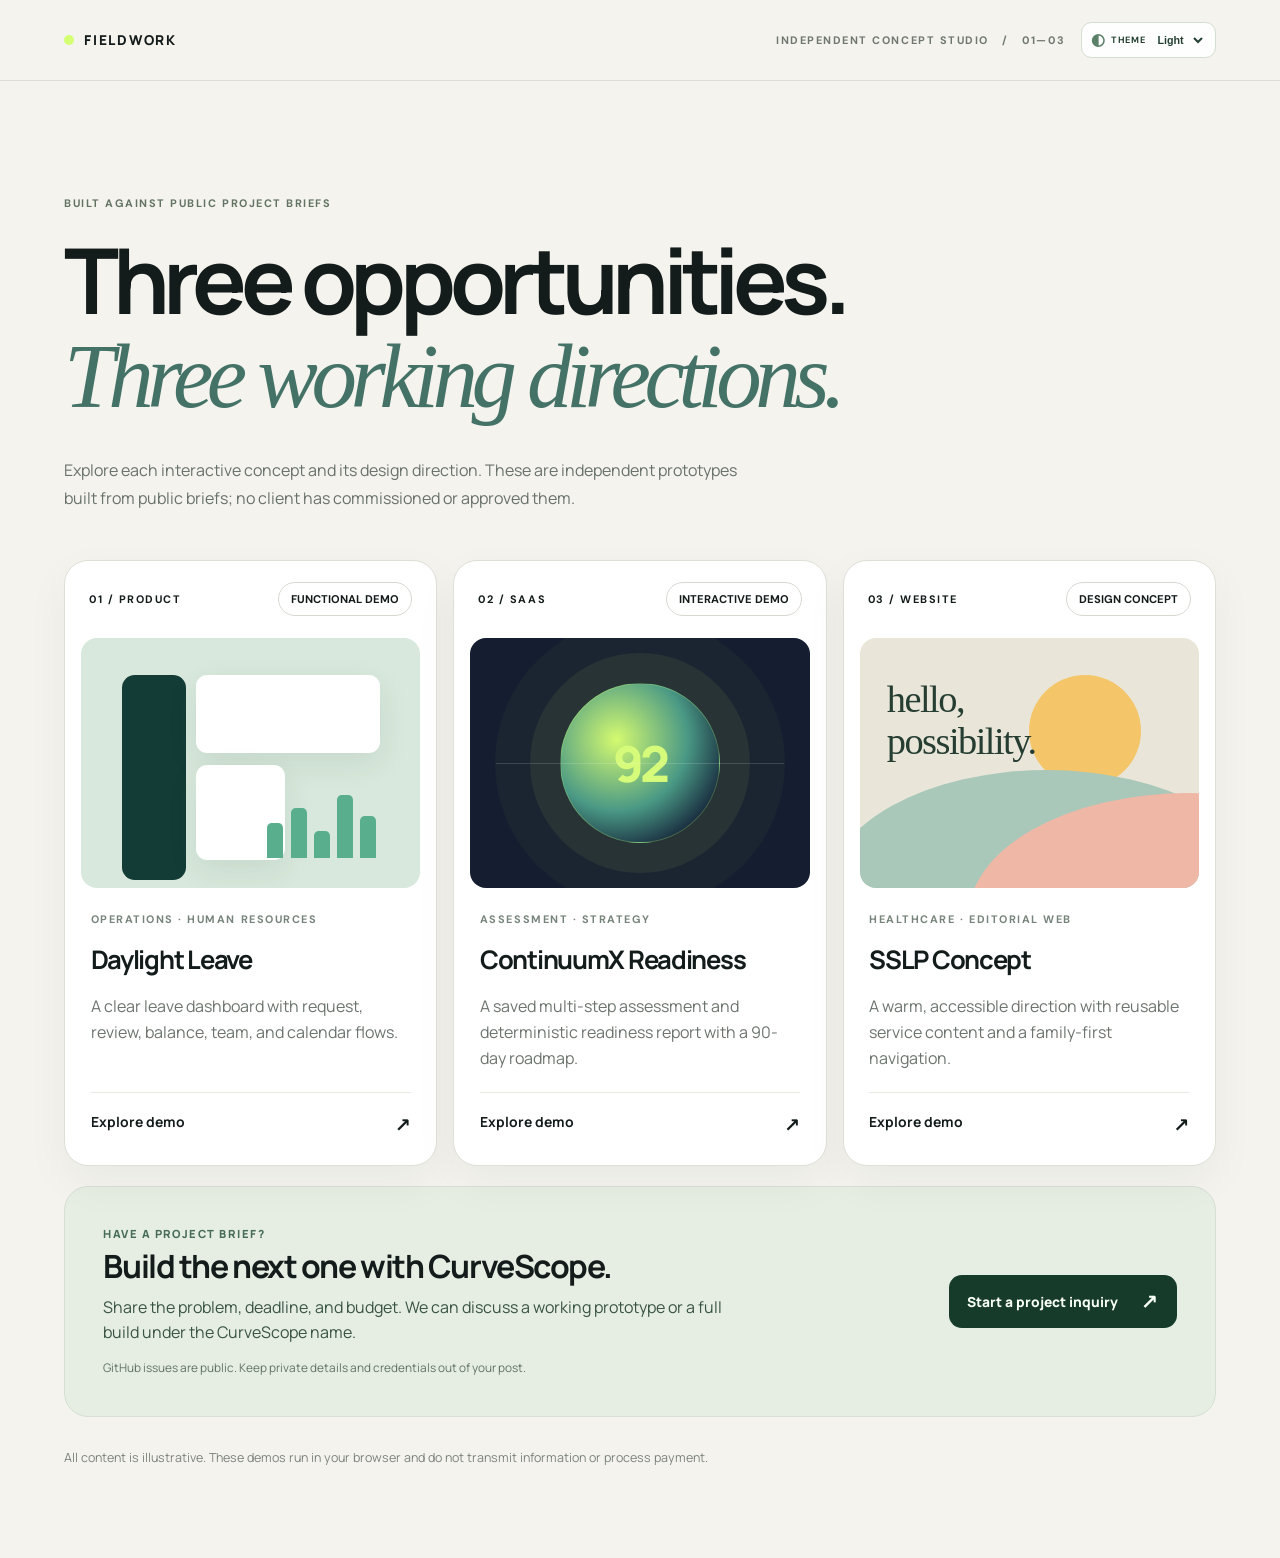
==== index.html @ 6dfa17ff "Publish CurveScope portfolio and project inquiry" ====
<!doctype html>
<html lang="en" data-app="gallery"><head><meta charset="utf-8"><meta name="viewport" content="width=device-width,initial-scale=1"><meta name="color-scheme" content="light dark"><title>Three proof-of-work concepts</title><script src="theme.js"></script><link rel="stylesheet" href="shared.css"><link rel="stylesheet" href="theme.css?v=2"></head>
<body><header class="topbar"><span class="wordmark"><span class="brand-dot"></span> FIELDWORK</span><span class="top-meta">INDEPENDENT CONCEPT STUDIO &nbsp; / &nbsp; 01—03</span></header>
<main><section class="intro"><p class="eyebrow">Built against public project briefs</p><h1>Three opportunities.<br><em>Three working directions.</em></h1><p>Explore each interactive concept and its design direction. These are independent prototypes built from public briefs; no client has commissioned or approved them.</p></section>
<section class="grid" aria-label="Project demos">
 <a class="tile tile-leave" href="leave.html"><div class="tile-top"><span>01 / PRODUCT</span><span class="pill">FUNCTIONAL DEMO</span></div><div class="art art-leave"><div class="art-sidebar"></div><div class="art-card large"></div><div class="art-card small"></div><div class="art-bars"><i></i><i></i><i></i><i></i><i></i></div></div><div class="tile-content"><p class="category">OPERATIONS · HUMAN RESOURCES</p><h2>Daylight Leave</h2><p>A clear leave dashboard with request, review, balance, team, and calendar flows.</p><span class="open">Explore demo <span aria-hidden="true">↗</span></span></div></a>
 <a class="tile tile-ready" href="readiness.html"><div class="tile-top"><span>02 / SAAS</span><span class="pill">INTERACTIVE DEMO</span></div><div class="art art-ready"><div class="orb"></div><span>92</span><div class="art-line"></div></div><div class="tile-content"><p class="category">ASSESSMENT · STRATEGY</p><h2>ContinuumX Readiness</h2><p>A saved multi-step assessment and deterministic readiness report with a 90-day roadmap.</p><span class="open">Explore demo <span aria-hidden="true">↗</span></span></div></a>
 <a class="tile tile-clinic" href="clinic.html"><div class="tile-top"><span>03 / WEBSITE</span><span class="pill">DESIGN CONCEPT</span></div><div class="art art-clinic"><div class="sun"></div><div class="hill h1"></div><div class="hill h2"></div><span>hello,<br>possibility.</span></div><div class="tile-content"><p class="category">HEALTHCARE · EDITORIAL WEB</p><h2>SSLP Concept</h2><p>A warm, accessible direction with reusable service content and a family-first navigation.</p><span class="open">Explore demo <span aria-hidden="true">↗</span></span></div></a>
</section>
<section class="contact-panel" aria-labelledby="contact-title"><div><p class="contact-kicker">Have a project brief?</p><h2 id="contact-title">Build the next one with CurveScope.</h2><p>Share the problem, deadline, and budget. We can discuss a working prototype or a full build under the CurveScope name.</p><p class="contact-note">GitHub issues are public. Keep private details and credentials out of your post.</p></div><a class="contact-link" href="https://github.com/CurveScope/CurveScope.github.io/issues/new?title=Project%20inquiry">Start a project inquiry <span aria-hidden="true">↗</span></a></section>
<p class="footnote">All content is illustrative. These demos run in your browser and do not transmit information or process payment.</p></main></body></html>
---- shared.css ----
@import url('https://fonts.googleapis.com/css2?family=DM+Sans:wght@400;500;600;700&family=Manrope:wght@400;500;600;700;800&display=swap');
:root{font-family:Manrope,system-ui,sans-serif;color:#141b1b;background:#f4f3ee}*{box-sizing:border-box}body{margin:0}a{color:inherit}button,a{touch-action:manipulation}.topbar{padding:1.35rem clamp(1.25rem,5vw,5rem);border-bottom:1px solid #dbdcd4;display:flex;justify-content:space-between;align-items:center}.wordmark{font-weight:800;letter-spacing:.13em;font-size:.85rem;display:flex;gap:.6rem;align-items:center}.brand-dot{width:.65rem;height:.65rem;border-radius:50%;background:#d4ff73}.top-meta,.eyebrow,.category,.tile-top{font-family:DM Sans,system-ui,sans-serif;font-size:.68rem;letter-spacing:.14em;font-weight:700}.top-meta{color:#707770}main{max-width:1600px;padding:0 clamp(1.25rem,5vw,5rem) 5rem;margin:auto}.intro{padding:clamp(4rem,9vw,9rem) 0 3rem;max-width:950px}.eyebrow{color:#637363;text-transform:uppercase;margin:0 0 1.4rem}.intro h1{font-size:clamp(3.25rem,7.1vw,7.5rem);line-height:1.03;letter-spacing:-.07em;margin:0;text-wrap:balance}.intro em{font-family:Georgia,serif;font-weight:400;color:#447266}.intro p:last-child{max-width:700px;font-size:1rem;line-height:1.75;color:#69716b;margin:2rem 0 0}.grid{display:grid;grid-template-columns:repeat(3,minmax(0,1fr));gap:1rem}.tile{background:#fff;border:1px solid #dedfd7;border-radius:1.5rem;overflow:hidden;min-width:0;box-shadow:0 16px 45px #1c30200c;transition:transform .25s,box-shadow .25s}.tile:hover{transform:translateY(-5px);box-shadow:0 22px 55px #1c302020}.tile-top{display:flex;justify-content:space-between;padding:1.35rem 1.5rem;align-items:center}.pill{border:1px solid #d5d9d1;border-radius:99px;padding:.55rem .75rem;letter-spacing:0;font-size:.7rem}.art{height:250px;position:relative;overflow:hidden;margin:0 1rem;border-radius:1rem}.art-leave{background:#d8e8dc}.art-sidebar{position:absolute;left:12%;top:15%;width:19%;height:82%;background:#133c36;border-radius:.8rem}.art-card{position:absolute;background:white;box-shadow:0 10px 30px #153d3017;border-radius:.7rem}.art-card.large{left:34%;top:15%;width:54%;height:31%}.art-card.small{left:34%;top:51%;width:26%;height:38%}.art-bars{position:absolute;display:flex;gap:.45rem;align-items:end;bottom:12%;right:13%;height:25%}.art-bars i{width:1rem;background:#59ae8d;border-radius:.3rem .3rem 0 0;height:55%}.art-bars i:nth-child(2){height:80%}.art-bars i:nth-child(3){height:42%}.art-bars i:nth-child(4){height:100%}.art-bars i:nth-child(5){height:66%}.art-ready{background:#151e30;display:grid;place-items:center;color:#d6fa79}.art-ready .orb{width:10rem;aspect-ratio:1;border-radius:50%;border:1px solid #c5fd6844;box-shadow:0 0 0 30px #d9ff6810,0 0 0 65px #d9ff6808;background:radial-gradient(circle at 35% 35%,#d5fa70,#4a9985 49%,#16263b 80%)}.art-ready>span{position:absolute;font-size:3.1rem;font-weight:800;letter-spacing:-.08em}.art-line{position:absolute;width:85%;height:1px;background:#ffffff25;top:50%}.art-clinic{background:#e9e6d9;color:#263d32}.sun{width:7rem;height:7rem;background:#f5c569;border-radius:50%;position:absolute;right:17%;top:15%}.hill{position:absolute;bottom:-53%;border-radius:50% 50% 0 0;width:130%;height:100%;left:-10%;background:#a9c8b9}.hill.h2{left:32%;bottom:-62%;background:#efb7a6}.art-clinic span{position:absolute;font-family:Georgia,serif;font-size:clamp(2rem,3vw,3.7rem);line-height:1.1;left:8%;top:16%;letter-spacing:-.04em}.tile-content{padding:1.5rem 1.6rem 1.7rem}.category{color:#77847b;margin:0 0 1rem}.tile h2{font-size:clamp(1.4rem,2vw,2rem);letter-spacing:-.05em;margin:0}.tile p:not(.category){color:#6c746e;line-height:1.65;min-height:5.2rem}.open{display:flex;justify-content:space-between;text-decoration:none;border-top:1px solid #e7e9e2;padding-top:1.2rem;font-weight:700;font-size:.87rem}.open span{font-size:1.2rem}.open:hover{color:#286f59}.footnote{color:#7c837c;font-size:.78rem;margin-top:2rem}:focus-visible{outline:3px solid #447c6a;outline-offset:4px}@media(max-width:1000px){.grid{grid-template-columns:1fr 1fr}}@media(max-width:680px){.grid{grid-template-columns:1fr}.top-meta{display:none}.intro{padding:4rem 0 2rem}.art{height:220px}.tile p:not(.category){min-height:0}}
---- theme.css ----
:root{color-scheme:light dark;--control-bg:#ffffffeb;--control-text:#254033;--control-border:#d3ddd1;--control-icon:#5b8068}
html[data-theme="light"]{color-scheme:light}
html[data-theme="dark"]{color-scheme:dark;--night-bg:#0d1714;--night-surface:#172620;--night-raised:#1d3228;--night-line:#344b3d;--night-text:#eff6ed;--night-muted:#afc2b3;--night-accent:#c5ec91;--night-deep:#08110e;--control-bg:#1b3026;--control-text:#e9f5e7;--control-border:#456351;--control-icon:#c5ec91}
html[data-theme="black"]{color-scheme:dark;--night-bg:#050505;--night-surface:#101110;--night-raised:#1b1d1a;--night-line:#383c37;--night-text:#f5f6f1;--night-muted:#b9c0b8;--night-accent:#d4f894;--night-deep:#000;--control-bg:#171917;--control-text:#f5f6f1;--control-border:#4c514a;--control-icon:#d4f894}
.theme-control{display:inline-flex;align-items:center;gap:.35rem;min-height:2.3rem;padding:.25rem .55rem;border:1px solid var(--control-border);border-radius:.65rem;background:var(--control-bg);color:var(--control-text);white-space:nowrap;flex:none;font-family:'DM Sans',Arial,sans-serif;font-size:.65rem;font-weight:700;letter-spacing:.02em}
.theme-control:focus-within{outline:2px solid var(--control-icon);outline-offset:2px}.theme-symbol{font-size:1rem;line-height:1;color:var(--control-icon)}.theme-label{font-size:.57rem;letter-spacing:.1em;text-transform:uppercase;color:var(--control-text)}.theme-control select{color:var(--control-text);background:transparent;border:0;outline:0;padding:.15rem .1rem;font-size:.67rem;font-weight:800;min-width:3.4rem;cursor:pointer}.theme-control select option{background:var(--control-bg);color:var(--control-text)}
html[data-app="gallery"] .topbar{gap:1rem}html[data-app="gallery"] .top-meta{margin-left:auto}
html[data-app="clinic"] .header-inner nav{margin-left:auto}html[data-app="clinic"] .header-inner>.theme-control{margin-left:0}
@media(max-width:760px){html[data-app="gallery"] .top-meta{display:none}html[data-app="clinic"] .header-inner>.theme-control{order:1;margin-left:auto}html[data-app="clinic"] .menu-toggle{order:2}html[data-app="clinic"] .header-inner nav{order:3}html[data-app="leave"] .theme-label,html[data-app="readiness"] .theme-label{display:none}html[data-app="leave"] .top-actions{gap:.35rem}html[data-app="leave"] .demo-badge{display:none}html[data-app="readiness"] .top-right{gap:.5rem}}
@media(max-width:440px){.theme-label{display:none}html[data-app="clinic"] .header-inner{gap:.65rem}html[data-app="clinic"] .theme-control select{min-width:3rem}}

/* Gallery */
html[data-app="gallery"]:is([data-theme="dark"],[data-theme="black"]){background:var(--night-bg);color:var(--night-text)}
html[data-app="gallery"]:is([data-theme="dark"],[data-theme="black"]) body{background:var(--night-bg)}
html[data-app="gallery"]:is([data-theme="dark"],[data-theme="black"]) .topbar{border-color:var(--night-line)}
html[data-app="gallery"]:is([data-theme="dark"],[data-theme="black"]) .top-meta,html[data-app="gallery"]:is([data-theme="dark"],[data-theme="black"]) .eyebrow,html[data-app="gallery"]:is([data-theme="dark"],[data-theme="black"]) .category,html[data-app="gallery"]:is([data-theme="dark"],[data-theme="black"]) .footnote{color:var(--night-muted)}
html[data-app="gallery"]:is([data-theme="dark"],[data-theme="black"]) .intro em{color:#aee7bf}
html[data-app="gallery"]:is([data-theme="dark"],[data-theme="black"]) .intro p:last-child,html[data-app="gallery"]:is([data-theme="dark"],[data-theme="black"]) .tile p:not(.category){color:var(--night-muted)}
html[data-app="gallery"]:is([data-theme="dark"],[data-theme="black"]) .tile{background:var(--night-surface);border-color:var(--night-line);box-shadow:0 18px 45px #0005}
html[data-app="gallery"]:is([data-theme="dark"],[data-theme="black"]) .tile:hover{box-shadow:0 24px 50px #0008}
html[data-app="gallery"]:is([data-theme="dark"],[data-theme="black"]) .pill,html[data-app="gallery"]:is([data-theme="dark"],[data-theme="black"]) .open{border-color:var(--night-line)}
html[data-app="gallery"]:is([data-theme="dark"],[data-theme="black"]) .open:hover{color:var(--night-accent)}
html[data-theme="black"][data-app="gallery"] .art-leave{background:#264337}html[data-theme="black"][data-app="gallery"] .art-card{background:#dfe8d6}
.contact-panel{display:flex;align-items:center;justify-content:space-between;gap:2rem;margin-top:1.25rem;padding:clamp(1.5rem,3vw,2.5rem);border:1px solid #d6dfd4;border-radius:1.5rem;background:#e6eee3}
.contact-panel>div{max-width:650px}.contact-panel h2{margin:.3rem 0 .6rem;font-size:clamp(1.6rem,2.5vw,2.5rem);line-height:1.15;letter-spacing:-.045em}.contact-panel p{margin:0;color:#395345;line-height:1.6}.contact-panel .contact-kicker{color:#476d56;font-size:.7rem;font-weight:800;letter-spacing:.13em;text-transform:uppercase}.contact-panel .contact-note{margin-top:.8rem;color:#607264;font-size:.74rem}
.contact-link{display:inline-flex;align-items:center;justify-content:space-between;gap:1.4rem;min-width:220px;padding:1rem 1.15rem;border-radius:.8rem;background:#163b2b;color:#f8fff4;font-size:.86rem;font-weight:800;text-decoration:none;white-space:nowrap;transition:background .2s,transform .2s}.contact-link:hover{background:#245d43;transform:translateY(-2px)}.contact-link:focus-visible{outline:3px solid #245d43;outline-offset:4px}.contact-link span{font-size:1.3rem;line-height:1}
html[data-app="gallery"]:is([data-theme="dark"],[data-theme="black"]) .contact-panel{background:var(--night-surface);border-color:var(--night-line)}
html[data-app="gallery"]:is([data-theme="dark"],[data-theme="black"]) .contact-panel p,html[data-app="gallery"]:is([data-theme="dark"],[data-theme="black"]) .contact-panel .contact-note{color:var(--night-muted)}
html[data-app="gallery"]:is([data-theme="dark"],[data-theme="black"]) .contact-panel .contact-kicker{color:var(--night-accent)}
html[data-app="gallery"]:is([data-theme="dark"],[data-theme="black"]) .contact-link{background:var(--night-accent);color:#142219}
html[data-app="gallery"]:is([data-theme="dark"],[data-theme="black"]) .contact-link:hover{background:#e2ffb6}
html[data-app="gallery"]:is([data-theme="dark"],[data-theme="black"]) .contact-link:focus-visible{outline-color:var(--night-accent)}
@media(max-width:760px){.contact-panel{align-items:stretch;flex-direction:column}.contact-link{align-self:flex-start;min-width:0}}

/* Daylight Leave */
html[data-app="leave"]:is([data-theme="dark"],[data-theme="black"]){background:var(--night-bg);color:var(--night-text);--green:var(--night-accent);--line:var(--night-line)}
html[data-app="leave"]:is([data-theme="dark"],[data-theme="black"]) body,html[data-app="leave"]:is([data-theme="dark"],[data-theme="black"]) .main-shell{background:var(--night-bg)}
html[data-app="leave"]:is([data-theme="dark"],[data-theme="black"]) .sidebar{background:var(--night-deep);color:var(--night-text)}
html[data-app="leave"]:is([data-theme="dark"],[data-theme="black"]) .workspace,html[data-app="leave"]:is([data-theme="dark"],[data-theme="black"]) .help-card{background:var(--night-surface);border-color:var(--night-line)}
html[data-app="leave"]:is([data-theme="dark"],[data-theme="black"]) .workspace-label,html[data-app="leave"]:is([data-theme="dark"],[data-theme="black"]) .nav-label,html[data-app="leave"]:is([data-theme="dark"],[data-theme="black"]) .workspace small,html[data-app="leave"]:is([data-theme="dark"],[data-theme="black"]) .user small,html[data-app="leave"]:is([data-theme="dark"],[data-theme="black"]) .nav-item,html[data-app="leave"]:is([data-theme="dark"],[data-theme="black"]) .help-card p{color:var(--night-muted)}
html[data-app="leave"]:is([data-theme="dark"],[data-theme="black"]) .nav-item:hover,html[data-app="leave"]:is([data-theme="dark"],[data-theme="black"]) .nav-item.active{background:var(--night-raised);color:var(--night-text)}
html[data-app="leave"]:is([data-theme="dark"],[data-theme="black"]) .nav-item.active{box-shadow:inset 3px 0 var(--night-accent)}
html[data-app="leave"]:is([data-theme="dark"],[data-theme="black"]) .nav-item b{background:var(--night-accent);color:#122519}
html[data-app="leave"]:is([data-theme="dark"],[data-theme="black"]) .topbar,html[data-app="leave"]:is([data-theme="dark"],[data-theme="black"]) .stat,html[data-app="leave"]:is([data-theme="dark"],[data-theme="black"]) .panel,html[data-app="leave"]:is([data-theme="dark"],[data-theme="black"]) .team-card,html[data-app="leave"]:is([data-theme="dark"],[data-theme="black"]) .report-card,html[data-app="leave"]:is([data-theme="dark"],[data-theme="black"]) dialog{background:var(--night-surface);border-color:var(--night-line);color:var(--night-text)}
html[data-app="leave"]:is([data-theme="dark"],[data-theme="black"]) .breadcrumb,html[data-app="leave"]:is([data-theme="dark"],[data-theme="black"]) .page-head p:not(.eyebrow),html[data-app="leave"]:is([data-theme="dark"],[data-theme="black"]) .stat-top,html[data-app="leave"]:is([data-theme="dark"],[data-theme="black"]) .stat-note,html[data-app="leave"]:is([data-theme="dark"],[data-theme="black"]) .panel-head p,html[data-app="leave"]:is([data-theme="dark"],[data-theme="black"]) .muted,html[data-app="leave"]:is([data-theme="dark"],[data-theme="black"]) .team-card p,html[data-app="leave"]:is([data-theme="dark"],[data-theme="black"]) .team-card footer,html[data-app="leave"]:is([data-theme="dark"],[data-theme="black"]) .report-card p,html[data-app="leave"]:is([data-theme="dark"],[data-theme="black"]) .activity-item small,html[data-app="leave"]:is([data-theme="dark"],[data-theme="black"]) .dialog-intro{color:var(--night-muted)}
html[data-app="leave"]:is([data-theme="dark"],[data-theme="black"]) .breadcrumb strong,html[data-app="leave"]:is([data-theme="dark"],[data-theme="black"]) .page-head h1,html[data-app="leave"]:is([data-theme="dark"],[data-theme="black"]) .panel-head h2,html[data-app="leave"]:is([data-theme="dark"],[data-theme="black"]) .team-card h3,html[data-app="leave"]:is([data-theme="dark"],[data-theme="black"]) .stat-value{color:var(--night-text)}
html[data-app="leave"]:is([data-theme="dark"],[data-theme="black"]) .eyebrow,html[data-app="leave"]:is([data-theme="dark"],[data-theme="black"]) .text-button,html[data-app="leave"]:is([data-theme="dark"],[data-theme="black"]) .stat-note strong{color:var(--night-accent)}
html[data-app="leave"]:is([data-theme="dark"],[data-theme="black"]) .demo-badge,html[data-app="leave"]:is([data-theme="dark"],[data-theme="black"]) .stat-icon{background:var(--night-raised);border-color:var(--night-line);color:var(--night-accent)}
html[data-app="leave"]:is([data-theme="dark"],[data-theme="black"]) .primary,html[data-app="leave"]:is([data-theme="dark"],[data-theme="black"]) .filter.active{background:var(--night-accent);border-color:var(--night-accent);color:#142219}
html[data-app="leave"]:is([data-theme="dark"],[data-theme="black"]) .primary:hover{background:#d8ffad}
html[data-app="leave"]:is([data-theme="dark"],[data-theme="black"]) :is(.secondary,.mini-button,.icon-btn,.filter,.search,.field input,.field select,.field textarea){background:var(--night-raised);border-color:var(--night-line);color:var(--night-text)}
html[data-app="leave"]:is([data-theme="dark"],[data-theme="black"]) .filter.active{background:var(--night-accent);color:#142219}
html[data-app="leave"]:is([data-theme="dark"],[data-theme="black"]) .requests-table th,html[data-app="leave"]:is([data-theme="dark"],[data-theme="black"]) .requests-table td,html[data-app="leave"]:is([data-theme="dark"],[data-theme="black"]) .team-card footer,html[data-app="leave"]:is([data-theme="dark"],[data-theme="black"]) .user{border-color:var(--night-line)}
html[data-app="leave"]:is([data-theme="dark"],[data-theme="black"]) .requests-table th{color:var(--night-muted)}
html[data-app="leave"]:is([data-theme="dark"],[data-theme="black"]) .balance-card{background:linear-gradient(135deg,#203e30,#173428);border-color:#3c6145;color:#f1f7ea}
html[data-theme="black"][data-app="leave"] .balance-card{background:linear-gradient(135deg,#15251a,#0d1a11)}
html[data-app="leave"]:is([data-theme="dark"],[data-theme="black"]) .balance-card :is(p,small,.balance-footer){color:#c4dfc3}
html[data-app="leave"]:is([data-theme="dark"],[data-theme="black"]) .bar-track,html[data-app="leave"]:is([data-theme="dark"],[data-theme="black"]) .chart{border-color:var(--night-line)}
html[data-app="leave"]:is([data-theme="dark"],[data-theme="black"]) .day{background:var(--night-raised);border-color:var(--night-line);color:var(--night-text)}
html[data-app="leave"]:is([data-theme="dark"],[data-theme="black"]) .day.faded{color:var(--night-muted)}
html[data-app="leave"]:is([data-theme="dark"],[data-theme="black"]) .weekday,html[data-app="leave"]:is([data-theme="dark"],[data-theme="black"]) .bar-col{color:var(--night-muted)}
html[data-app="leave"]:is([data-theme="dark"],[data-theme="black"]) .field label{color:var(--night-text)}
html[data-app="leave"]:is([data-theme="dark"],[data-theme="black"]) :is(input,textarea)::placeholder{color:#a3b3a6}

/* ContinuumX Readiness */
html[data-app="readiness"]:is([data-theme="dark"],[data-theme="black"]){--ink:var(--night-text);--muted:var(--night-muted);--cream:var(--night-bg);--line:var(--night-line);--white:var(--night-surface);background:var(--night-bg);color:var(--night-text)}
html[data-app="readiness"]:is([data-theme="dark"],[data-theme="black"]) body{background:var(--night-bg)}
html[data-app="readiness"]:is([data-theme="dark"],[data-theme="black"]) .rail{background:var(--night-deep)}
html[data-app="readiness"]:is([data-theme="dark"],[data-theme="black"]) .rail-note,html[data-app="readiness"]:is([data-theme="dark"],[data-theme="black"]) .nav-link.active,html[data-app="readiness"]:is([data-theme="dark"],[data-theme="black"]) .nav-link:hover{background:var(--night-raised);border-color:var(--night-line)}
html[data-app="readiness"]:is([data-theme="dark"],[data-theme="black"]) .top{border-color:var(--night-line);color:var(--night-muted)}
html[data-app="readiness"]:is([data-theme="dark"],[data-theme="black"]) .top b,html[data-app="readiness"]:is([data-theme="dark"],[data-theme="black"]) .section-head h2,html[data-app="readiness"]:is([data-theme="dark"],[data-theme="black"]) .panel h3,html[data-app="readiness"]:is([data-theme="dark"],[data-theme="black"]) .metric strong,html[data-app="readiness"]:is([data-theme="dark"],[data-theme="black"]) .report-head h1,html[data-app="readiness"]:is([data-theme="dark"],[data-theme="black"]) .assessment-head h1{color:var(--night-text)}
html[data-app="readiness"]:is([data-theme="dark"],[data-theme="black"]) .hero{background:linear-gradient(135deg,#142e29,#0d2421)}
html[data-theme="black"][data-app="readiness"] .hero{background:linear-gradient(135deg,#0b1713,#111a18)}
html[data-app="readiness"]:is([data-theme="dark"],[data-theme="black"]) :is(.metric,.panel,.progress-card,.survey-card,.roadmap article,.empty-report){background:var(--night-surface);border-color:var(--night-line);color:var(--night-text)}
html[data-app="readiness"]:is([data-theme="dark"],[data-theme="black"]) :is(.metric>span,.metric small,.section-head p,.panel>p,.lede,.step-list li,.survey-card>p,.field small,.option,.report-meta span,.roadmap p,.disclaimer,.empty-report p){color:var(--night-muted)}
html[data-app="readiness"]:is([data-theme="dark"],[data-theme="black"]) .eyebrow,html[data-app="readiness"]:is([data-theme="dark"],[data-theme="black"]) .tiny-link,html[data-app="readiness"]:is([data-theme="dark"],[data-theme="black"]) .domain b{color:var(--night-accent)}
html[data-app="readiness"]:is([data-theme="dark"],[data-theme="black"]) .button.primary{background:var(--night-accent);color:#152119}
html[data-app="readiness"]:is([data-theme="dark"],[data-theme="black"]) .button.ghost,html[data-app="readiness"]:is([data-theme="dark"],[data-theme="black"]) .report-meta div{background:var(--night-raised);color:var(--night-text)}
html[data-app="readiness"]:is([data-theme="dark"],[data-theme="black"]) .field input,html[data-app="readiness"]:is([data-theme="dark"],[data-theme="black"]) .field select,html[data-app="readiness"]:is([data-theme="dark"],[data-theme="black"]) .option{background:var(--night-raised);border-color:var(--night-line);color:var(--night-text)}
html[data-app="readiness"]:is([data-theme="dark"],[data-theme="black"]) .option:has(input:checked){background:#2b4931;border-color:#9bd581;color:#f0ffef}
html[data-app="readiness"]:is([data-theme="dark"],[data-theme="black"]) .track,html[data-app="readiness"]:is([data-theme="dark"],[data-theme="black"]) .progress-track{background:#33473c}
html[data-app="readiness"]:is([data-theme="dark"],[data-theme="black"]) .step-list li{border-color:var(--night-line)}
html[data-app="readiness"]:is([data-theme="dark"],[data-theme="black"]) .score-card{background:linear-gradient(145deg,#194438,#123329)}
html[data-theme="black"][data-app="readiness"] .score-card{background:linear-gradient(145deg,#13291d,#0b1c14)}

/* SSLP clinic concept */
html[data-app="clinic"]:is([data-theme="dark"],[data-theme="black"]){--ink:var(--night-text);--muted:var(--night-muted);--cream:var(--night-bg);--paper:var(--night-surface);--green:#c1dfca;--terra:#efa889;--line:var(--night-line);background:var(--night-bg);color:var(--night-text)}
html[data-app="clinic"]:is([data-theme="dark"],[data-theme="black"]) body{background:var(--night-bg)}
html[data-app="clinic"]:is([data-theme="dark"],[data-theme="black"]) .concept-bar{background:var(--night-deep);color:var(--night-text);border-bottom:1px solid var(--night-line)}
html[data-app="clinic"]:is([data-theme="dark"],[data-theme="black"]) .site-header,html[data-app="clinic"]:is([data-theme="dark"],[data-theme="black"]) .hero{background:var(--night-bg);border-color:var(--night-line)}
html[data-app="clinic"]:is([data-theme="dark"],[data-theme="black"]) .wordmark small,html[data-app="clinic"]:is([data-theme="dark"],[data-theme="black"]) .hero-lede,html[data-app="clinic"]:is([data-theme="dark"],[data-theme="black"]) .hero-note,html[data-app="clinic"]:is([data-theme="dark"],[data-theme="black"]) .approach-body>p,html[data-app="clinic"]:is([data-theme="dark"],[data-theme="black"]) .value-grid p,html[data-app="clinic"]:is([data-theme="dark"],[data-theme="black"]) .section-heading>p,html[data-app="clinic"]:is([data-theme="dark"],[data-theme="black"]) .service-description,html[data-app="clinic"]:is([data-theme="dark"],[data-theme="black"]) .service-detail p,html[data-app="clinic"]:is([data-theme="dark"],[data-theme="black"]) .content-note,html[data-app="clinic"]:is([data-theme="dark"],[data-theme="black"]) .families-copy>p:not(.eyebrow),html[data-app="clinic"]:is([data-theme="dark"],[data-theme="black"]) .families li p,html[data-app="clinic"]:is([data-theme="dark"],[data-theme="black"]) .faq details p,html[data-app="clinic"]:is([data-theme="dark"],[data-theme="black"]) .contact>div>p:not(.eyebrow),html[data-app="clinic"]:is([data-theme="dark"],[data-theme="black"]) .contact-feedback{color:var(--night-muted)}
html[data-app="clinic"]:is([data-theme="dark"],[data-theme="black"]) .eyebrow,html[data-app="clinic"]:is([data-theme="dark"],[data-theme="black"]) .service-number,html[data-app="clinic"]:is([data-theme="dark"],[data-theme="black"]) .detail-label{color:var(--night-accent)}
html[data-app="clinic"]:is([data-theme="dark"],[data-theme="black"]) .marquee{background:var(--night-raised);color:var(--night-accent)}
html[data-app="clinic"]:is([data-theme="dark"],[data-theme="black"]) .services,html[data-app="clinic"]:is([data-theme="dark"],[data-theme="black"]) .resources{background:var(--night-surface)}
html[data-app="clinic"]:is([data-theme="dark"],[data-theme="black"]) .service-card,html[data-app="clinic"]:is([data-theme="dark"],[data-theme="black"]) .service-detail,html[data-app="clinic"]:is([data-theme="dark"],[data-theme="black"]) .contact form,html[data-app="clinic"]:is([data-theme="dark"],[data-theme="black"]) .message-preview{background:var(--night-raised);border-color:var(--night-line);color:var(--night-text)}
html[data-app="clinic"]:is([data-theme="dark"],[data-theme="black"]) .service-card.selected{background:#2c3b2e;border-color:#8eaa7d}
html[data-theme="black"][data-app="clinic"] .service-card.selected{background:#1c271d}
html[data-app="clinic"]:is([data-theme="dark"],[data-theme="black"]) .value-grid>div,html[data-app="clinic"]:is([data-theme="dark"],[data-theme="black"]) .families li,html[data-app="clinic"]:is([data-theme="dark"],[data-theme="black"]) .faq,html[data-app="clinic"]:is([data-theme="dark"],[data-theme="black"]) .faq details{border-color:var(--night-line)}
html[data-app="clinic"]:is([data-theme="dark"],[data-theme="black"]) .field input,html[data-app="clinic"]:is([data-theme="dark"],[data-theme="black"]) .field select,html[data-app="clinic"]:is([data-theme="dark"],[data-theme="black"]) .field textarea{background:var(--night-bg);border-color:var(--night-line);color:var(--night-text)}
html[data-app="clinic"]:is([data-theme="dark"],[data-theme="black"]) :is(input,textarea)::placeholder{color:#a6b5a7}
html[data-app="clinic"]:is([data-theme="dark"],[data-theme="black"]) .button.terracotta{background:#ad553f;color:#fff}
html[data-app="clinic"]:is([data-theme="dark"],[data-theme="black"]) .button.terracotta:hover{background:#c86e51}
html[data-app="clinic"]:is([data-theme="dark"],[data-theme="black"]) .button.outline{border-color:#a9d7b4;color:var(--night-text)}
html[data-app="clinic"]:is([data-theme="dark"],[data-theme="black"]) .button.outline:hover{background:var(--night-raised)}
html[data-app="clinic"]:is([data-theme="dark"],[data-theme="black"]) .nav-cta{background:#345b47;color:#fff}
html[data-app="clinic"]:is([data-theme="dark"],[data-theme="black"]) .hero-art{background:#354a3e}
html[data-app="clinic"]:is([data-theme="dark"],[data-theme="black"]) .art-dune.dune-back{background:#516f5c}
html[data-app="clinic"]:is([data-theme="dark"],[data-theme="black"]) .art-dune.dune-front{background:#26463a}
html[data-app="clinic"]:is([data-theme="dark"],[data-theme="black"]) .art-bubble{background:#eee3ce;color:#283c30;box-shadow:14px 18px 0 #9d6557}
html[data-app="clinic"]:is([data-theme="dark"],[data-theme="black"]) .art-bubble em{color:#a6543d}
html[data-app="clinic"]:is([data-theme="dark"],[data-theme="black"]) .family-art{background:#774b44}
html[data-app="clinic"]:is([data-theme="dark"],[data-theme="black"]) .family-shape{background:#935e4e}
html[data-app="clinic"]:is([data-theme="dark"],[data-theme="black"]) .family-big{color:#fff0d7}
html[data-app="clinic"]:is([data-theme="dark"],[data-theme="black"]) .family-small{color:#fff3da}
html[data-app="clinic"]:is([data-theme="dark"],[data-theme="black"]) footer{background:var(--night-deep);border-top:1px solid var(--night-line)}
@media(max-width:760px){html[data-app="clinic"]:is([data-theme="dark"],[data-theme="black"]) nav.open{background:var(--night-surface)}}
@media print{.theme-control{display:none!important}}
.tile{display:block;text-decoration:none}
html[data-app="readiness"][data-sample="true"] #main::before{content:"SAMPLE REPORT · YOUR SAVED ANSWERS ARE UNCHANGED";display:block;width:max-content;max-width:100%;margin:0 0 20px;padding:9px 13px;border-radius:7px;background:light-dark(#eaf4e5,#1c3225);color:light-dark(#2b684b,#c9ef9e);font-size:10px;font-weight:800;letter-spacing:.12em}
html[data-app="leave"] .gallery-return{display:inline-flex;align-items:center;align-self:flex-start;margin:1.15rem .85rem 0;padding:.45rem .15rem;color:#b9edce;font-size:.69rem;font-weight:800;text-decoration:none;border-bottom:1px solid #b9edce80}
html[data-app="leave"] .gallery-return:hover{color:#fff;border-bottom-color:#fff}
html[data-app="leave"] .gallery-return:focus-visible{outline:3px solid #b8ea91;outline-offset:3px;border-radius:3px}
@media(max-width:760px){html[data-app="leave"] .gallery-return{position:absolute;right:1rem;top:.66rem;margin:0;font-size:.59rem}}
html[data-app="readiness"] #reset-confirm{width:min(92vw,430px);padding:2rem;border:1px solid #dfe8df;border-radius:18px;background:#fff;color:#21382e;box-shadow:0 28px 90px #0005}
html[data-app="readiness"] #reset-confirm::backdrop{background:#07140f9c;backdrop-filter:blur(5px)}
html[data-app="readiness"] #reset-confirm h2{margin:.2rem 0 .5rem;font-size:1.65rem;letter-spacing:-.05em}
html[data-app="readiness"] #reset-confirm>p:not(.eyebrow){margin:0;color:#687a6e;font-size:.81rem;line-height:1.6}
html[data-app="readiness"] .reset-actions{display:flex;justify-content:flex-end;gap:.6rem;flex-wrap:wrap;margin-top:1.65rem}
html[data-app="readiness"]:is([data-theme="dark"],[data-theme="black"]) #reset-confirm{background:var(--night-surface);color:var(--night-text);border-color:var(--night-line)}
html[data-app="readiness"]:is([data-theme="dark"],[data-theme="black"]) #reset-confirm>p:not(.eyebrow){color:var(--night-muted)}
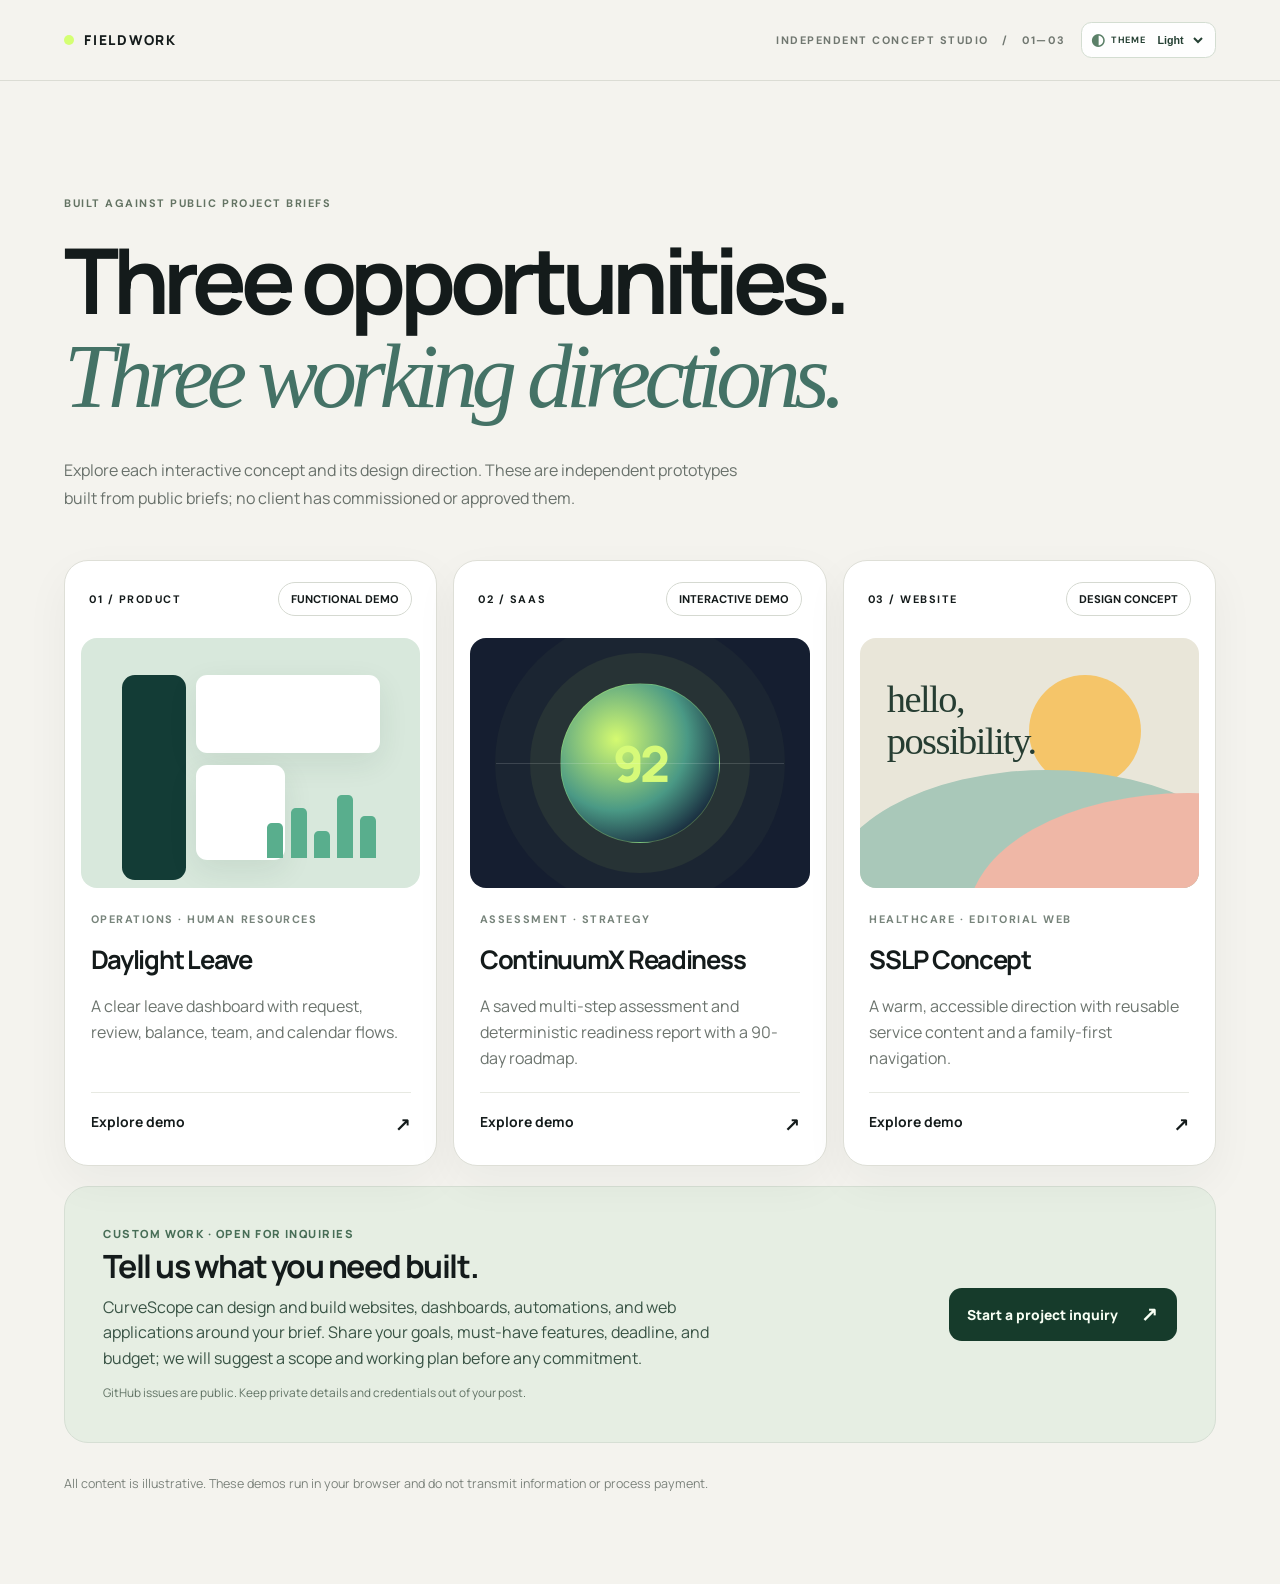
==== commit a02924eb: "Invite custom project inquiries on CurveScope gallery Updated the title and description meta tags fo" ====
--- a/index.html
+++ b/index.html
@@ -1,5 +1,5 @@
 <!doctype html>
-<html lang="en" data-app="gallery"><head><meta charset="utf-8"><meta name="viewport" content="width=device-width,initial-scale=1"><meta name="color-scheme" content="light dark"><title>Three proof-of-work concepts</title><script src="theme.js"></script><link rel="stylesheet" href="shared.css"><link rel="stylesheet" href="theme.css?v=2"></head>
+<html lang="en" data-app="gallery"><head><meta charset="utf-8"><meta name="viewport" content="width=device-width,initial-scale=1"><meta name="color-scheme" content="light dark"><title>CurveScope — custom web projects and working concepts</title><meta name="description" content="Explore CurveScope's interactive concepts and start an inquiry for a custom website, dashboard, automation, or web application."><script src="theme.js"></script><link rel="stylesheet" href="shared.css"><link rel="stylesheet" href="theme.css?v=2"></head>
 <body><header class="topbar"><span class="wordmark"><span class="brand-dot"></span> FIELDWORK</span><span class="top-meta">INDEPENDENT CONCEPT STUDIO &nbsp; / &nbsp; 01—03</span></header>
 <main><section class="intro"><p class="eyebrow">Built against public project briefs</p><h1>Three opportunities.<br><em>Three working directions.</em></h1><p>Explore each interactive concept and its design direction. These are independent prototypes built from public briefs; no client has commissioned or approved them.</p></section>
 <section class="grid" aria-label="Project demos">
@@ -7,5 +7,5 @@
  <a class="tile tile-ready" href="readiness.html"><div class="tile-top"><span>02 / SAAS</span><span class="pill">INTERACTIVE DEMO</span></div><div class="art art-ready"><div class="orb"></div><span>92</span><div class="art-line"></div></div><div class="tile-content"><p class="category">ASSESSMENT · STRATEGY</p><h2>ContinuumX Readiness</h2><p>A saved multi-step assessment and deterministic readiness report with a 90-day roadmap.</p><span class="open">Explore demo <span aria-hidden="true">↗</span></span></div></a>
  <a class="tile tile-clinic" href="clinic.html"><div class="tile-top"><span>03 / WEBSITE</span><span class="pill">DESIGN CONCEPT</span></div><div class="art art-clinic"><div class="sun"></div><div class="hill h1"></div><div class="hill h2"></div><span>hello,<br>possibility.</span></div><div class="tile-content"><p class="category">HEALTHCARE · EDITORIAL WEB</p><h2>SSLP Concept</h2><p>A warm, accessible direction with reusable service content and a family-first navigation.</p><span class="open">Explore demo <span aria-hidden="true">↗</span></span></div></a>
 </section>
-<section class="contact-panel" aria-labelledby="contact-title"><div><p class="contact-kicker">Have a project brief?</p><h2 id="contact-title">Build the next one with CurveScope.</h2><p>Share the problem, deadline, and budget. We can discuss a working prototype or a full build under the CurveScope name.</p><p class="contact-note">GitHub issues are public. Keep private details and credentials out of your post.</p></div><a class="contact-link" href="https://github.com/CurveScope/CurveScope.github.io/issues/new?title=Project%20inquiry">Start a project inquiry <span aria-hidden="true">↗</span></a></section>
+<section class="contact-panel" aria-labelledby="contact-title"><div><p class="contact-kicker">Custom work · open for inquiries</p><h2 id="contact-title">Tell us what you need built.</h2><p>CurveScope can design and build websites, dashboards, automations, and web applications around your brief. Share your goals, must-have features, deadline, and budget; we will suggest a scope and working plan before any commitment.</p><p class="contact-note">GitHub issues are public. Keep private details and credentials out of your post.</p></div><a class="contact-link" href="https://github.com/CurveScope/CurveScope.github.io/issues/new?title=Project%20inquiry">Start a project inquiry <span aria-hidden="true">↗</span></a></section>
 <p class="footnote">All content is illustrative. These demos run in your browser and do not transmit information or process payment.</p></main></body></html>
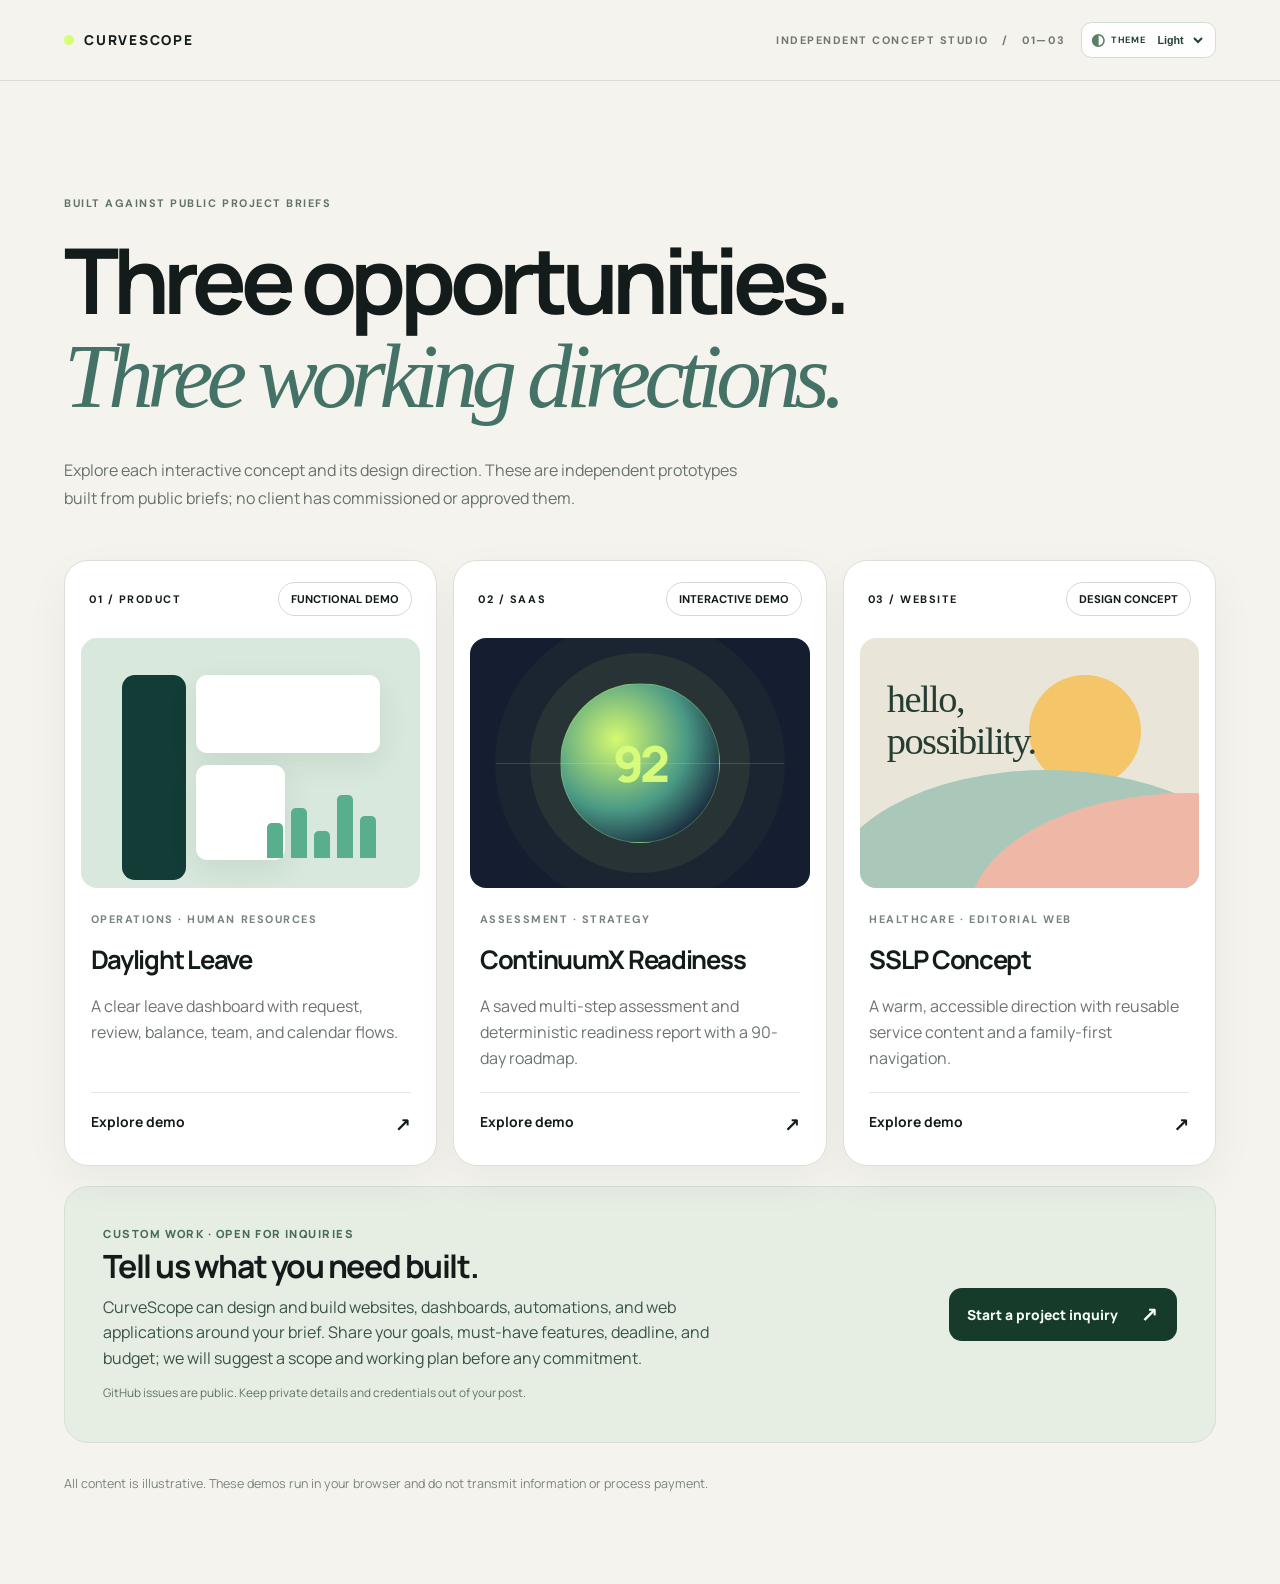
==== commit a3c16155: "Use CurveScope brand on public gallery" ====
--- a/index.html
+++ b/index.html
@@ -1,6 +1,6 @@
 <!doctype html>
 <html lang="en" data-app="gallery"><head><meta charset="utf-8"><meta name="viewport" content="width=device-width,initial-scale=1"><meta name="color-scheme" content="light dark"><title>CurveScope — custom web projects and working concepts</title><meta name="description" content="Explore CurveScope's interactive concepts and start an inquiry for a custom website, dashboard, automation, or web application."><script src="theme.js"></script><link rel="stylesheet" href="shared.css"><link rel="stylesheet" href="theme.css?v=2"></head>
-<body><header class="topbar"><span class="wordmark"><span class="brand-dot"></span> FIELDWORK</span><span class="top-meta">INDEPENDENT CONCEPT STUDIO &nbsp; / &nbsp; 01—03</span></header>
+<body><header class="topbar"><span class="wordmark"><span class="brand-dot"></span> CURVESCOPE</span><span class="top-meta">INDEPENDENT CONCEPT STUDIO &nbsp; / &nbsp; 01—03</span></header>
 <main><section class="intro"><p class="eyebrow">Built against public project briefs</p><h1>Three opportunities.<br><em>Three working directions.</em></h1><p>Explore each interactive concept and its design direction. These are independent prototypes built from public briefs; no client has commissioned or approved them.</p></section>
 <section class="grid" aria-label="Project demos">
  <a class="tile tile-leave" href="leave.html"><div class="tile-top"><span>01 / PRODUCT</span><span class="pill">FUNCTIONAL DEMO</span></div><div class="art art-leave"><div class="art-sidebar"></div><div class="art-card large"></div><div class="art-card small"></div><div class="art-bars"><i></i><i></i><i></i><i></i><i></i></div></div><div class="tile-content"><p class="category">OPERATIONS · HUMAN RESOURCES</p><h2>Daylight Leave</h2><p>A clear leave dashboard with request, review, balance, team, and calendar flows.</p><span class="open">Explore demo <span aria-hidden="true">↗</span></span></div></a>
